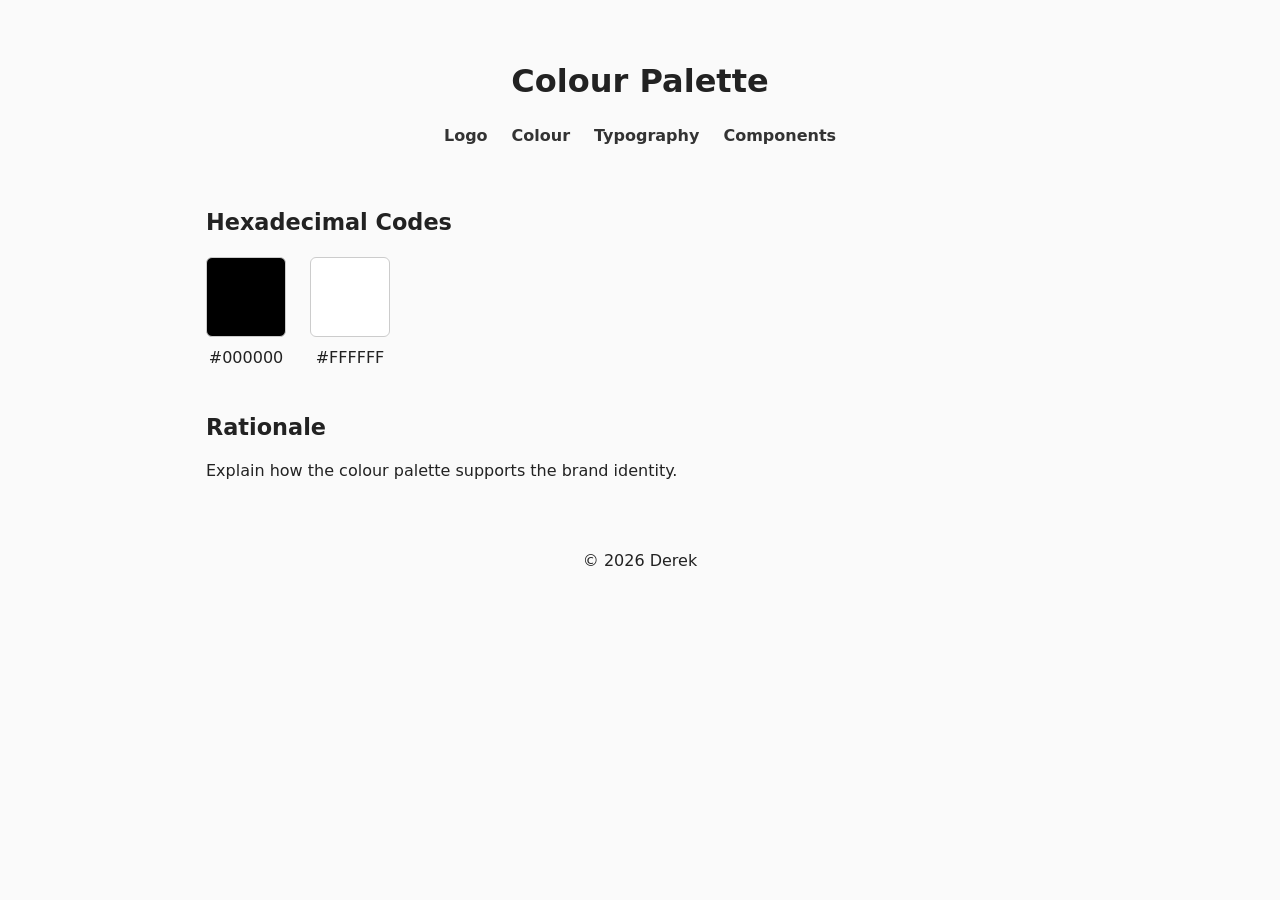
==== colour.html @ 37bef475 "initial commit" ====
<!doctype html>
<html lang="en">
    <head>
        <meta charset="UTF-8" />
        <meta name="viewport" content="width=device-width, initial-scale=1.0" />
        <title>Colour Palette — Styleguide</title>
        <link rel="stylesheet" href="styles.css" />
    </head>

    <body>
        <header class="site-header">
            <h1>Colour Palette</h1>
            <nav class="main-nav">
                <ul>
                    <li><a href="logo.html">Logo</a></li>
                    <li><a href="colour.html">Colour</a></li>
                    <li><a href="typography.html">Typography</a></li>
                    <li><a href="components.html">Components</a></li>
                </ul>
            </nav>
        </header>

        <main class="content">
            <section>
                <h2>Hexadecimal Codes</h2>
                <div class="swatch-grid">
                    <div class="swatch">
                        <div
                            class="color-box"
                            style="background: #000000"
                        ></div>
                        <p>#000000</p>
                    </div>
                    <div class="swatch">
                        <div
                            class="color-box"
                            style="background: #ffffff"
                        ></div>
                        <p>#FFFFFF</p>
                    </div>
                </div>
            </section>

            <section>
                <h2>Rationale</h2>
                <p>
                    Explain how the colour palette supports the brand identity.
                </p>
            </section>
        </main>

        <footer class="site-footer">
            <p>&copy; 2026 Derek</p>
        </footer>
    </body>
</html>
---- styles.css ----
/* Base Reset */
* {
    margin: 0;
    padding: 0;
    box-sizing: border-box;
}

html {
    font-family: system-ui, sans-serif;
    line-height: 1.6;
    color: #222;
}

body {
    background: #fafafa;
    padding: 2rem;
}

/* Layout */
.site-header,
.site-footer {
    padding: 1.5rem 0;
    text-align: center;
}

.content {
    max-width: 900px;
    margin: 2rem auto;
    padding: 0 1rem;
}

section {
    margin-bottom: 2.5rem;
}

h1 {
    font-size: 2rem;
    margin-bottom: 1rem;
}

h2 {
    font-size: 1.4rem;
    margin-bottom: 0.75rem;
}

h3 {
    font-size: 1.1rem;
    margin-bottom: 0.5rem;
}

/* Navigation */
.main-nav ul {
    list-style: none;
    display: flex;
    justify-content: center;
    gap: 1.5rem;
    margin-top: 1rem;
}

.main-nav a {
    text-decoration: none;
    color: #333;
    font-weight: 600;
}

.main-nav a:hover {
    color: #0077ff;
}

/* Index List */
.index-list {
    list-style: none;
    margin-top: 1rem;
}

.index-list li {
    margin-bottom: 0.5rem;
}

.index-list a {
    color: #0077ff;
    text-decoration: none;
}

.index-list a:hover {
    text-decoration: underline;
}

/* Example Box */
.example-box {
    width: 100%;
    height: 150px;
    background: #e0e0e0;
    border: 1px solid #ccc;
    display: flex;
    align-items: center;
    justify-content: center;
    margin-top: 1rem;
}

/* Colour Swatches */
.swatch-grid {
    display: flex;
    gap: 1.5rem;
    flex-wrap: wrap;
    margin-top: 1rem;
}

.swatch {
    text-align: center;
}

.color-box {
    width: 80px;
    height: 80px;
    border-radius: 6px;
    border: 1px solid #ccc;
    margin-bottom: 0.5rem;
}

/* Responsive */
@media (max-width: 600px) {
    .main-nav ul {
        flex-direction: column;
        gap: 0.75rem;
    }

    .color-box {
        width: 60px;
        height: 60px;
    }
}
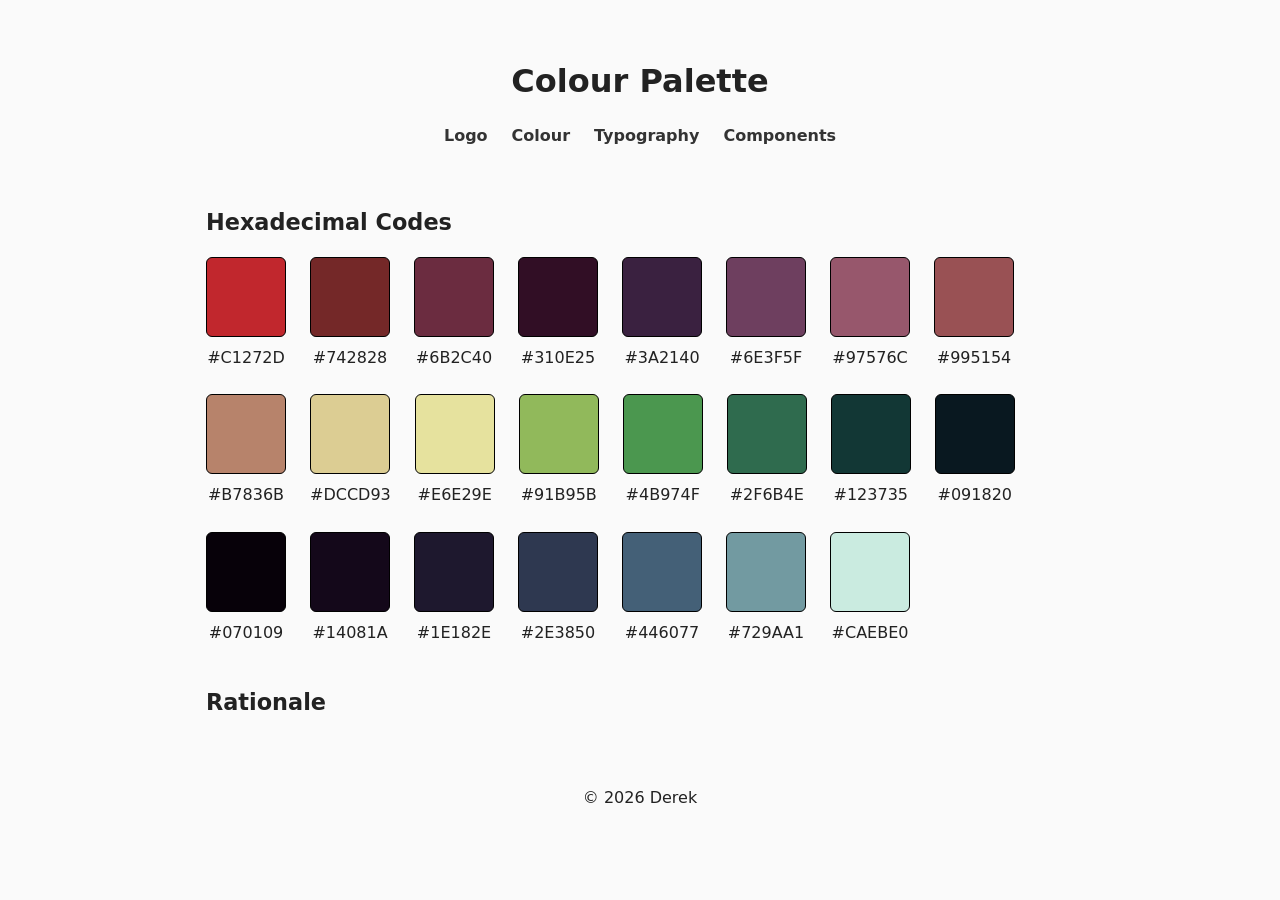
==== commit f5fb4870: "code: add colours and their hexacedimal codes" ====
--- a/colour.html
+++ b/colour.html
@@ -5,6 +5,7 @@
         <meta name="viewport" content="width=device-width, initial-scale=1.0" />
         <title>Colour Palette — Styleguide</title>
         <link rel="stylesheet" href="styles.css" />
+        <link rel="stylesheet" href="colours.css" />
     </head>
 
     <body>
@@ -26,17 +27,141 @@
                 <div class="swatch-grid">
                     <div class="swatch">
                         <div
-                            class="color-box"
-                            style="background: #000000"
+                            class="color-box color-box-1"
                         ></div>
-                        <p>#000000</p>
+                        <p>#C1272D</p>
                     </div>
                     <div class="swatch">
                         <div
-                            class="color-box"
-                            style="background: #ffffff"
+                            class="color-box color-box-2"
                         ></div>
-                        <p>#FFFFFF</p>
+                        <p>#742828</p>
+                    </div>
+                    <div class="swatch">
+                        <div
+                            class="color-box color-box-3"
+                        ></div>
+                        <p>#6B2C40</p>
+                    </div>
+                    <div class="swatch">
+                        <div
+                            class="color-box color-box-4"
+                        ></div>
+                        <p>#310E25</p>
+                    </div>
+                    <div class="swatch">
+                        <div
+                            class="color-box color-box-5"
+                        ></div>
+                        <p>#3A2140</p>
+                    </div>
+                    <div class="swatch">
+                        <div
+                            class="color-box color-box-6"
+                        ></div>
+                        <p>#6E3F5F</p>
+                    </div>
+                    <div class="swatch">
+                        <div
+                            class="color-box color-box-7"
+                        ></div>
+                        <p>#97576C</p>
+                    </div>
+                    <div class="swatch">
+                        <div
+                            class="color-box color-box-8"
+                        ></div>
+                        <p>#995154</p>
+                    </div>
+                    <div class="swatch">
+                        <div
+                            class="color-box color-box-9"
+                        ></div>
+                        <p>#B7836B</p>
+                    </div>
+                    <div class="swatch">
+                        <div
+                            class="color-box color-box-10"
+                        ></div>
+                        <p>#DCCD93</p>
+                    </div>
+                    <div class="swatch">
+                        <div
+                            class="color-box color-box-11"
+                        ></div>
+                        <p>#E6E29E</p>
+                    </div>
+                    <div class="swatch">
+                        <div
+                            class="color-box color-box-12"
+                        ></div>
+                        <p>#91B95B</p>
+                    </div>
+                    <div class="swatch">
+                        <div
+                            class="color-box color-box-13"
+                        ></div>
+                        <p>#4B974F</p>
+                    </div>
+                    <div class="swatch">
+                        <div
+                            class="color-box color-box-14"
+                        ></div>
+                        <p>#2F6B4E</p>
+                    </div>
+                    <div class="swatch">
+                        <div
+                            class="color-box color-box-15"
+                        ></div>
+                        <p>#123735</p>
+                    </div>
+                    <div class="swatch">
+                        <div
+                            class="color-box color-box-16"
+                        ></div>
+                        <p>#091820</p>
+                    </div>
+                    <div class="swatch">
+                        <div
+                            class="color-box color-box-17"
+                        ></div>
+                        <p>#070109</p>
+                    </div>
+                    <div class="swatch">
+                        <div
+                            class="color-box color-box-18"
+                        ></div>
+                        <p>#14081A</p>
+                    </div>
+                    <div class="swatch">
+                        <div
+                            class="color-box color-box-19"
+                        ></div>
+                        <p>#1E182E</p>
+                    </div>
+                    <div class="swatch">
+                        <div
+                            class="color-box color-box-20"
+                        ></div>
+                        <p>#2E3850</p>
+                    </div>
+                    <div class="swatch">
+                        <div
+                            class="color-box color-box-21"
+                        ></div>
+                        <p>#446077</p>
+                    </div>
+                    <div class="swatch">
+                        <div
+                            class="color-box color-box-22"
+                        ></div>
+                        <p>#729AA1</p>
+                    </div>
+                    <div class="swatch">
+                        <div
+                            class="color-box color-box-23"
+                        ></div>
+                        <p>#CAEBE0</p>
                     </div>
                 </div>
             </section>
@@ -44,7 +169,7 @@
             <section>
                 <h2>Rationale</h2>
                 <p>
-                    Explain how the colour palette supports the brand identity.
+                    
                 </p>
             </section>
         </main>
--- a/colours.css
+++ b/colours.css
@@ -0,0 +1,97 @@
+.color-box {
+    width: 80px;
+    height: 80px;
+    border: 1px solid #000;
+}
+
+.color-box-1 {
+    background-color: #C1272D;
+}
+
+.color-box-2 {
+    background-color: #742828;
+}
+
+.color-box-3 {
+    background-color: #6B2C40;
+}
+
+.color-box-4 {
+    background-color: #310E25;
+}
+
+.color-box-5 {
+    background-color: #3A2140;
+}
+
+.color-box-6 {
+    background-color: #6E3F5F;
+}
+
+.color-box-7 {
+    background-color: #97576C;
+}
+
+.color-box-8 {
+    background-color: #995154
+}
+
+.color-box-9 {
+    background-color: #B7836B;
+}
+
+.color-box-10 {
+    background-color: #DCCD93;
+}
+
+.color-box-11 {
+    background-color: #E6E29E;
+}
+
+.color-box-12 {
+    background-color: #91B95B;
+}
+
+.color-box-13 {
+    background-color: #4B974F;
+}
+
+.color-box-14 {
+    background-color: #2F6B4E;
+}
+
+.color-box-15 {
+    background-color: #123735;
+}
+
+.color-box-16 {
+    background-color: #091820;
+}
+
+.color-box-17 {
+    background-color: #070109;
+}
+
+.color-box-18 {
+    background-color: #14081A;
+}
+
+.color-box-19 {
+    background-color: #1E182E;
+}
+
+.color-box-20 {
+    background-color: #2E3850;
+}
+
+.color-box-21 {
+    background-color: #446077;
+}
+
+.color-box-22 {
+    background-color: #729AA1;
+}
+
+.color-box-23 {
+    background-color: #CAEBE0;
+}
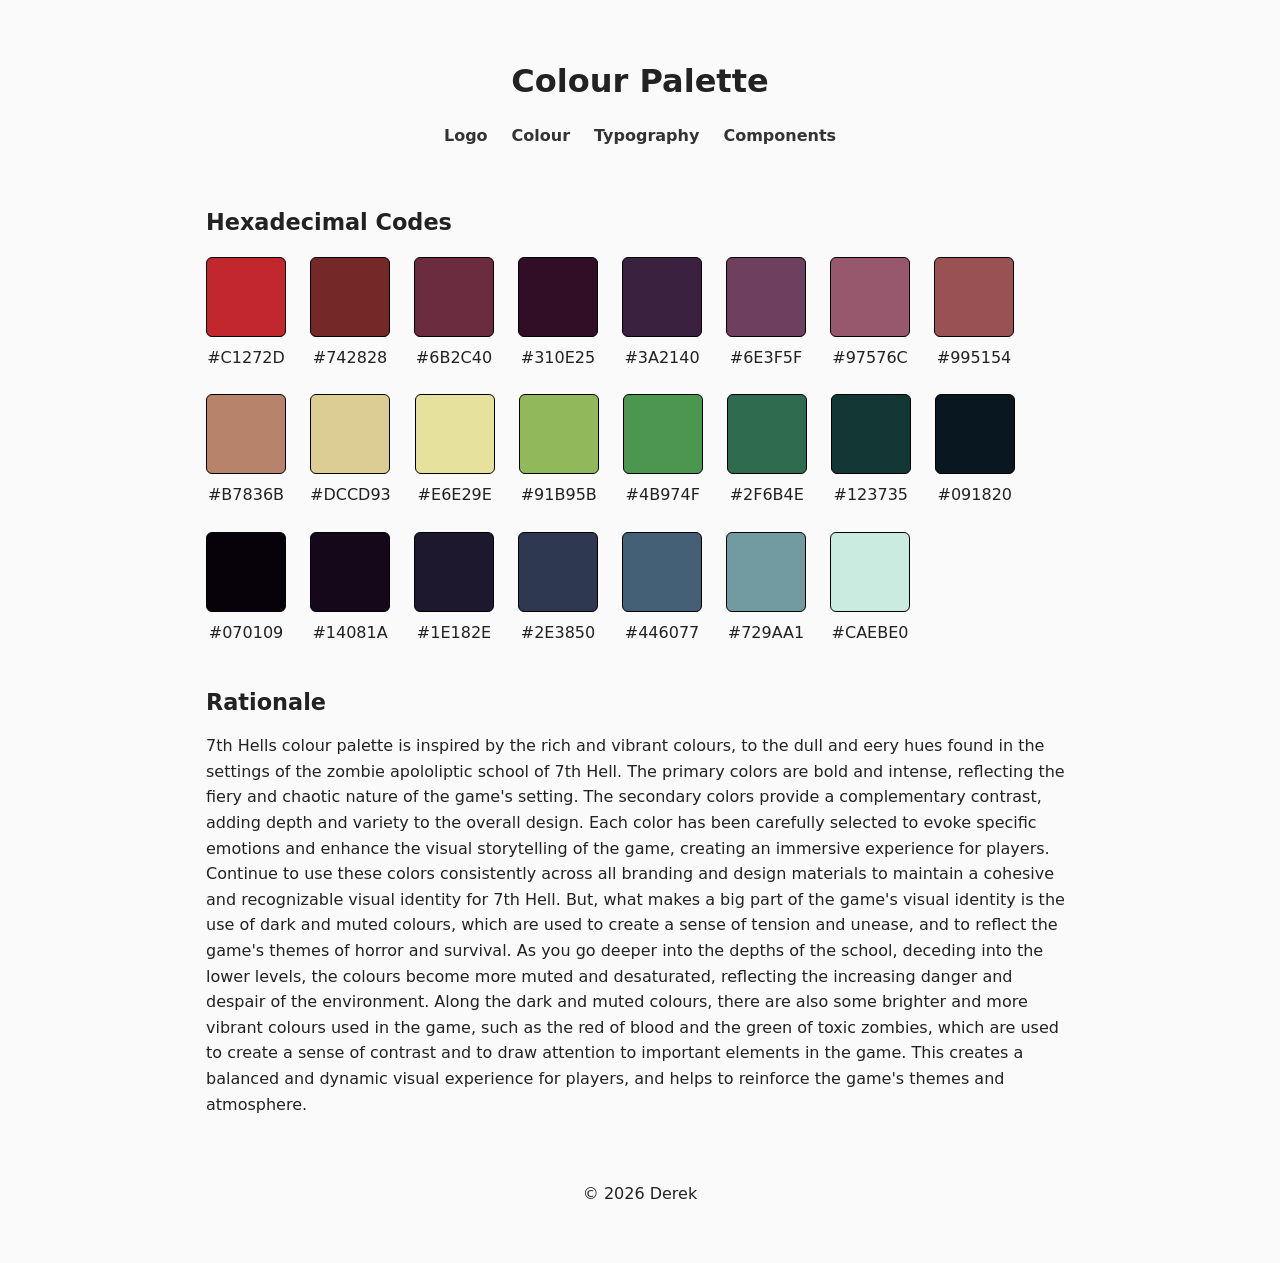
==== commit 1fb138cf: "code: add rationale to describe the colours" ====
--- a/colour.html
+++ b/colour.html
@@ -169,7 +169,14 @@
             <section>
                 <h2>Rationale</h2>
                 <p>
-                    
+                    7th Hells colour palette is inspired by the rich and vibrant colours, to the dull and eery hues found in the settings of the zombie apololiptic school of 7th Hell. 
+                    The primary colors are bold and intense, reflecting the fiery and chaotic nature of the game's setting. The secondary colors provide a complementary contrast, adding depth and variety to the overall design. 
+                    Each color has been carefully selected to evoke specific emotions and enhance the visual storytelling of the game, creating an immersive experience for players.
+                    Continue to use these colors consistently across all branding and design materials to maintain a cohesive and recognizable visual identity for 7th Hell.
+                    But, what makes a big part of the game's visual identity is the use of dark and muted colours, which are used to create a sense of tension and unease, and to reflect the game's themes of horror and survival.
+                    As you go deeper into the depths of the school, deceding into the lower levels, the colours become more muted and desaturated, reflecting the increasing danger and despair of the environment.
+                    Along the dark and muted colours, there are also some brighter and more vibrant colours used in the game, such as the red of blood and the green of toxic zombies, which are used to create a sense of contrast and to draw attention to important elements in the game.
+                    This creates a balanced and dynamic visual experience for players, and helps to reinforce the game's themes and atmosphere.
                 </p>
             </section>
         </main>
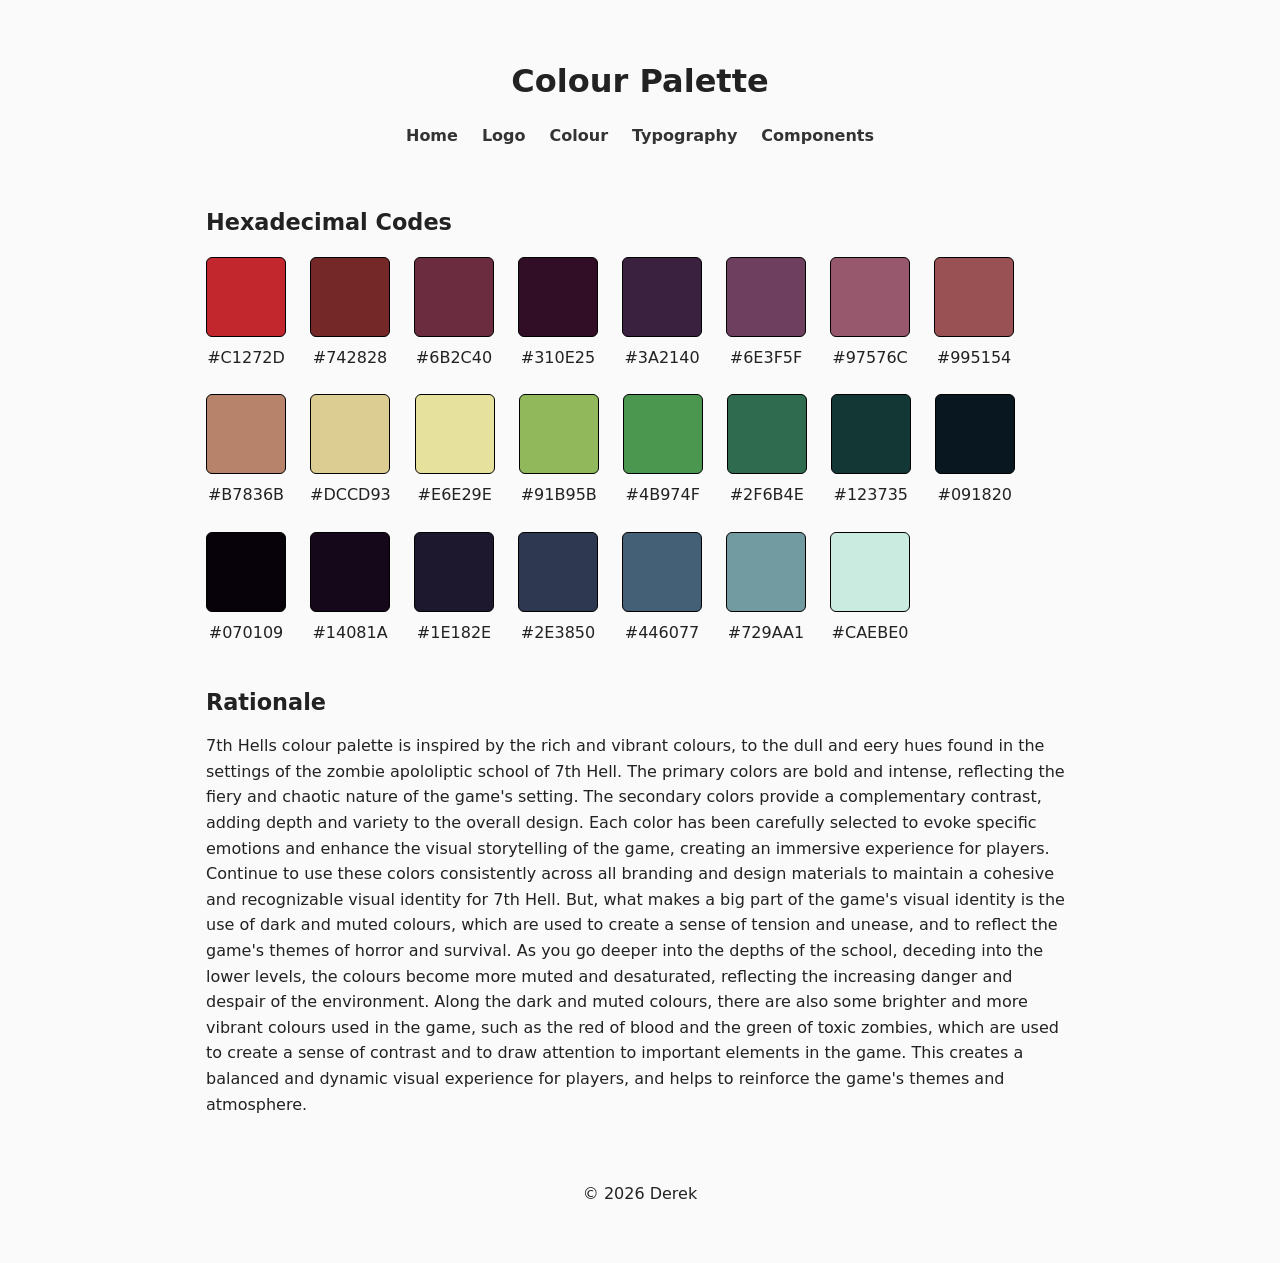
==== commit dccb48e3: "code: updated nav" ====
--- a/colour.html
+++ b/colour.html
@@ -13,6 +13,7 @@
             <h1>Colour Palette</h1>
             <nav class="main-nav">
                 <ul>
+                    <li><a href="index.html">Home</a></li>
                     <li><a href="logo.html">Logo</a></li>
                     <li><a href="colour.html">Colour</a></li>
                     <li><a href="typography.html">Typography</a></li>
@@ -26,141 +27,95 @@
                 <h2>Hexadecimal Codes</h2>
                 <div class="swatch-grid">
                     <div class="swatch">
-                        <div
-                            class="color-box color-box-1"
-                        ></div>
+                        <div class="color-box color-box-1"></div>
                         <p>#C1272D</p>
                     </div>
                     <div class="swatch">
-                        <div
-                            class="color-box color-box-2"
-                        ></div>
+                        <div class="color-box color-box-2"></div>
                         <p>#742828</p>
                     </div>
                     <div class="swatch">
-                        <div
-                            class="color-box color-box-3"
-                        ></div>
+                        <div class="color-box color-box-3"></div>
                         <p>#6B2C40</p>
                     </div>
                     <div class="swatch">
-                        <div
-                            class="color-box color-box-4"
-                        ></div>
+                        <div class="color-box color-box-4"></div>
                         <p>#310E25</p>
                     </div>
                     <div class="swatch">
-                        <div
-                            class="color-box color-box-5"
-                        ></div>
+                        <div class="color-box color-box-5"></div>
                         <p>#3A2140</p>
                     </div>
                     <div class="swatch">
-                        <div
-                            class="color-box color-box-6"
-                        ></div>
+                        <div class="color-box color-box-6"></div>
                         <p>#6E3F5F</p>
                     </div>
                     <div class="swatch">
-                        <div
-                            class="color-box color-box-7"
-                        ></div>
+                        <div class="color-box color-box-7"></div>
                         <p>#97576C</p>
                     </div>
                     <div class="swatch">
-                        <div
-                            class="color-box color-box-8"
-                        ></div>
+                        <div class="color-box color-box-8"></div>
                         <p>#995154</p>
                     </div>
                     <div class="swatch">
-                        <div
-                            class="color-box color-box-9"
-                        ></div>
+                        <div class="color-box color-box-9"></div>
                         <p>#B7836B</p>
                     </div>
                     <div class="swatch">
-                        <div
-                            class="color-box color-box-10"
-                        ></div>
+                        <div class="color-box color-box-10"></div>
                         <p>#DCCD93</p>
                     </div>
                     <div class="swatch">
-                        <div
-                            class="color-box color-box-11"
-                        ></div>
+                        <div class="color-box color-box-11"></div>
                         <p>#E6E29E</p>
                     </div>
                     <div class="swatch">
-                        <div
-                            class="color-box color-box-12"
-                        ></div>
+                        <div class="color-box color-box-12"></div>
                         <p>#91B95B</p>
                     </div>
                     <div class="swatch">
-                        <div
-                            class="color-box color-box-13"
-                        ></div>
+                        <div class="color-box color-box-13"></div>
                         <p>#4B974F</p>
                     </div>
                     <div class="swatch">
-                        <div
-                            class="color-box color-box-14"
-                        ></div>
+                        <div class="color-box color-box-14"></div>
                         <p>#2F6B4E</p>
                     </div>
                     <div class="swatch">
-                        <div
-                            class="color-box color-box-15"
-                        ></div>
+                        <div class="color-box color-box-15"></div>
                         <p>#123735</p>
                     </div>
                     <div class="swatch">
-                        <div
-                            class="color-box color-box-16"
-                        ></div>
+                        <div class="color-box color-box-16"></div>
                         <p>#091820</p>
                     </div>
                     <div class="swatch">
-                        <div
-                            class="color-box color-box-17"
-                        ></div>
+                        <div class="color-box color-box-17"></div>
                         <p>#070109</p>
                     </div>
                     <div class="swatch">
-                        <div
-                            class="color-box color-box-18"
-                        ></div>
+                        <div class="color-box color-box-18"></div>
                         <p>#14081A</p>
                     </div>
                     <div class="swatch">
-                        <div
-                            class="color-box color-box-19"
-                        ></div>
+                        <div class="color-box color-box-19"></div>
                         <p>#1E182E</p>
                     </div>
                     <div class="swatch">
-                        <div
-                            class="color-box color-box-20"
-                        ></div>
+                        <div class="color-box color-box-20"></div>
                         <p>#2E3850</p>
                     </div>
                     <div class="swatch">
-                        <div
-                            class="color-box color-box-21"
-                        ></div>
+                        <div class="color-box color-box-21"></div>
                         <p>#446077</p>
                     </div>
                     <div class="swatch">
-                        <div
-                            class="color-box color-box-22"
-                        ></div>
+                        <div class="color-box color-box-22"></div>
                         <p>#729AA1</p>
                     </div>
                     <div class="swatch">
-                        <div
-                            class="color-box color-box-23"
-                        ></div>
+                        <div class="color-box color-box-23"></div>
                         <p>#CAEBE0</p>
                     </div>
                 </div>
@@ -169,14 +124,32 @@
             <section>
                 <h2>Rationale</h2>
                 <p>
-                    7th Hells colour palette is inspired by the rich and vibrant colours, to the dull and eery hues found in the settings of the zombie apololiptic school of 7th Hell. 
-                    The primary colors are bold and intense, reflecting the fiery and chaotic nature of the game's setting. The secondary colors provide a complementary contrast, adding depth and variety to the overall design. 
-                    Each color has been carefully selected to evoke specific emotions and enhance the visual storytelling of the game, creating an immersive experience for players.
-                    Continue to use these colors consistently across all branding and design materials to maintain a cohesive and recognizable visual identity for 7th Hell.
-                    But, what makes a big part of the game's visual identity is the use of dark and muted colours, which are used to create a sense of tension and unease, and to reflect the game's themes of horror and survival.
-                    As you go deeper into the depths of the school, deceding into the lower levels, the colours become more muted and desaturated, reflecting the increasing danger and despair of the environment.
-                    Along the dark and muted colours, there are also some brighter and more vibrant colours used in the game, such as the red of blood and the green of toxic zombies, which are used to create a sense of contrast and to draw attention to important elements in the game.
-                    This creates a balanced and dynamic visual experience for players, and helps to reinforce the game's themes and atmosphere.
+                    7th Hells colour palette is inspired by the rich and vibrant
+                    colours, to the dull and eery hues found in the settings of
+                    the zombie apololiptic school of 7th Hell. The primary
+                    colors are bold and intense, reflecting the fiery and
+                    chaotic nature of the game's setting. The secondary colors
+                    provide a complementary contrast, adding depth and variety
+                    to the overall design. Each color has been carefully
+                    selected to evoke specific emotions and enhance the visual
+                    storytelling of the game, creating an immersive experience
+                    for players. Continue to use these colors consistently
+                    across all branding and design materials to maintain a
+                    cohesive and recognizable visual identity for 7th Hell. But,
+                    what makes a big part of the game's visual identity is the
+                    use of dark and muted colours, which are used to create a
+                    sense of tension and unease, and to reflect the game's
+                    themes of horror and survival. As you go deeper into the
+                    depths of the school, deceding into the lower levels, the
+                    colours become more muted and desaturated, reflecting the
+                    increasing danger and despair of the environment. Along the
+                    dark and muted colours, there are also some brighter and
+                    more vibrant colours used in the game, such as the red of
+                    blood and the green of toxic zombies, which are used to
+                    create a sense of contrast and to draw attention to
+                    important elements in the game. This creates a balanced and
+                    dynamic visual experience for players, and helps to
+                    reinforce the game's themes and atmosphere.
                 </p>
             </section>
         </main>
--- a/styles.css
+++ b/styles.css
@@ -130,3 +130,110 @@
         height: 60px;
     }
 }
+
+/* components page style */
+
+.component-grid {
+    display: grid;
+    grid-template-columns: repeat(auto-fill, minmax(180px, 1fr));
+    gap: 2rem;
+    margin-top: 1rem;
+}
+
+.ui-example {
+    text-align: center;
+}
+
+.ui-example img {
+    width: 100%;
+    max-width: 180px;
+    height: auto;
+    image-rendering: pixelated;
+    display: block;
+    margin: 0 auto 0.5rem;
+}
+
+.ui-example p {
+    margin-top: 0.5rem;
+    /* font-family: "Pixel 5", monospace; */
+    font-size: 0.9rem;
+}
+
+section h3 {
+    margin-top: 2rem;
+    /* font-family: "Pixel 5", monospace; */
+}
+
+/* interactive buttons */
+
+.coded-section {
+    display: grid;
+    grid-template-columns: repeat(auto-fill, minmax(180px, 1fr));
+    gap: 2rem;
+    margin-top: 1rem;
+}
+
+.coded-example {
+    text-align: center;
+}
+
+.pixel-btn {
+    /* font-family: "Pixel 5", monospace; */
+    font-size: 1rem;
+    padding: 0.6rem 1.2rem;
+    border: 3px solid #000;
+    background: #d9c3a3;
+    color: #000;
+    cursor: pointer;
+    image-rendering: pixelated;
+    transition: 0.1s;
+}
+
+.pixel-btn:hover {
+    background: #c4ad8a;
+}
+
+.pixel-btn:active {
+    background: #b89d78;
+    transform: translateY(2px);
+}
+
+.pixel-btn.primary {
+    background: #b83636;
+    border: 3px solid #f2c199;
+    color: #ffffff;
+}
+
+.pixel-btn.primary:hover {
+    background: #8d2d54;
+}
+
+.pixel-btn.primary:active {
+    background: #7a2649;
+    transform: translateY(2px);
+}
+
+.pixel-btn.secondary {
+    background: #6a8fa6;
+    color: #fff;
+}
+
+.pixel-btn.secondary:hover {
+    background: #587a8e;
+}
+
+.pixel-btn.danger {
+    background: #8b1e1e;
+    color: #fff;
+}
+
+.pixel-btn.danger:hover {
+    background: #701717;
+}
+
+.pixel-btn.disabled {
+    background: #999;
+    color: #555;
+    cursor: not-allowed;
+    opacity: 0.6;
+}
